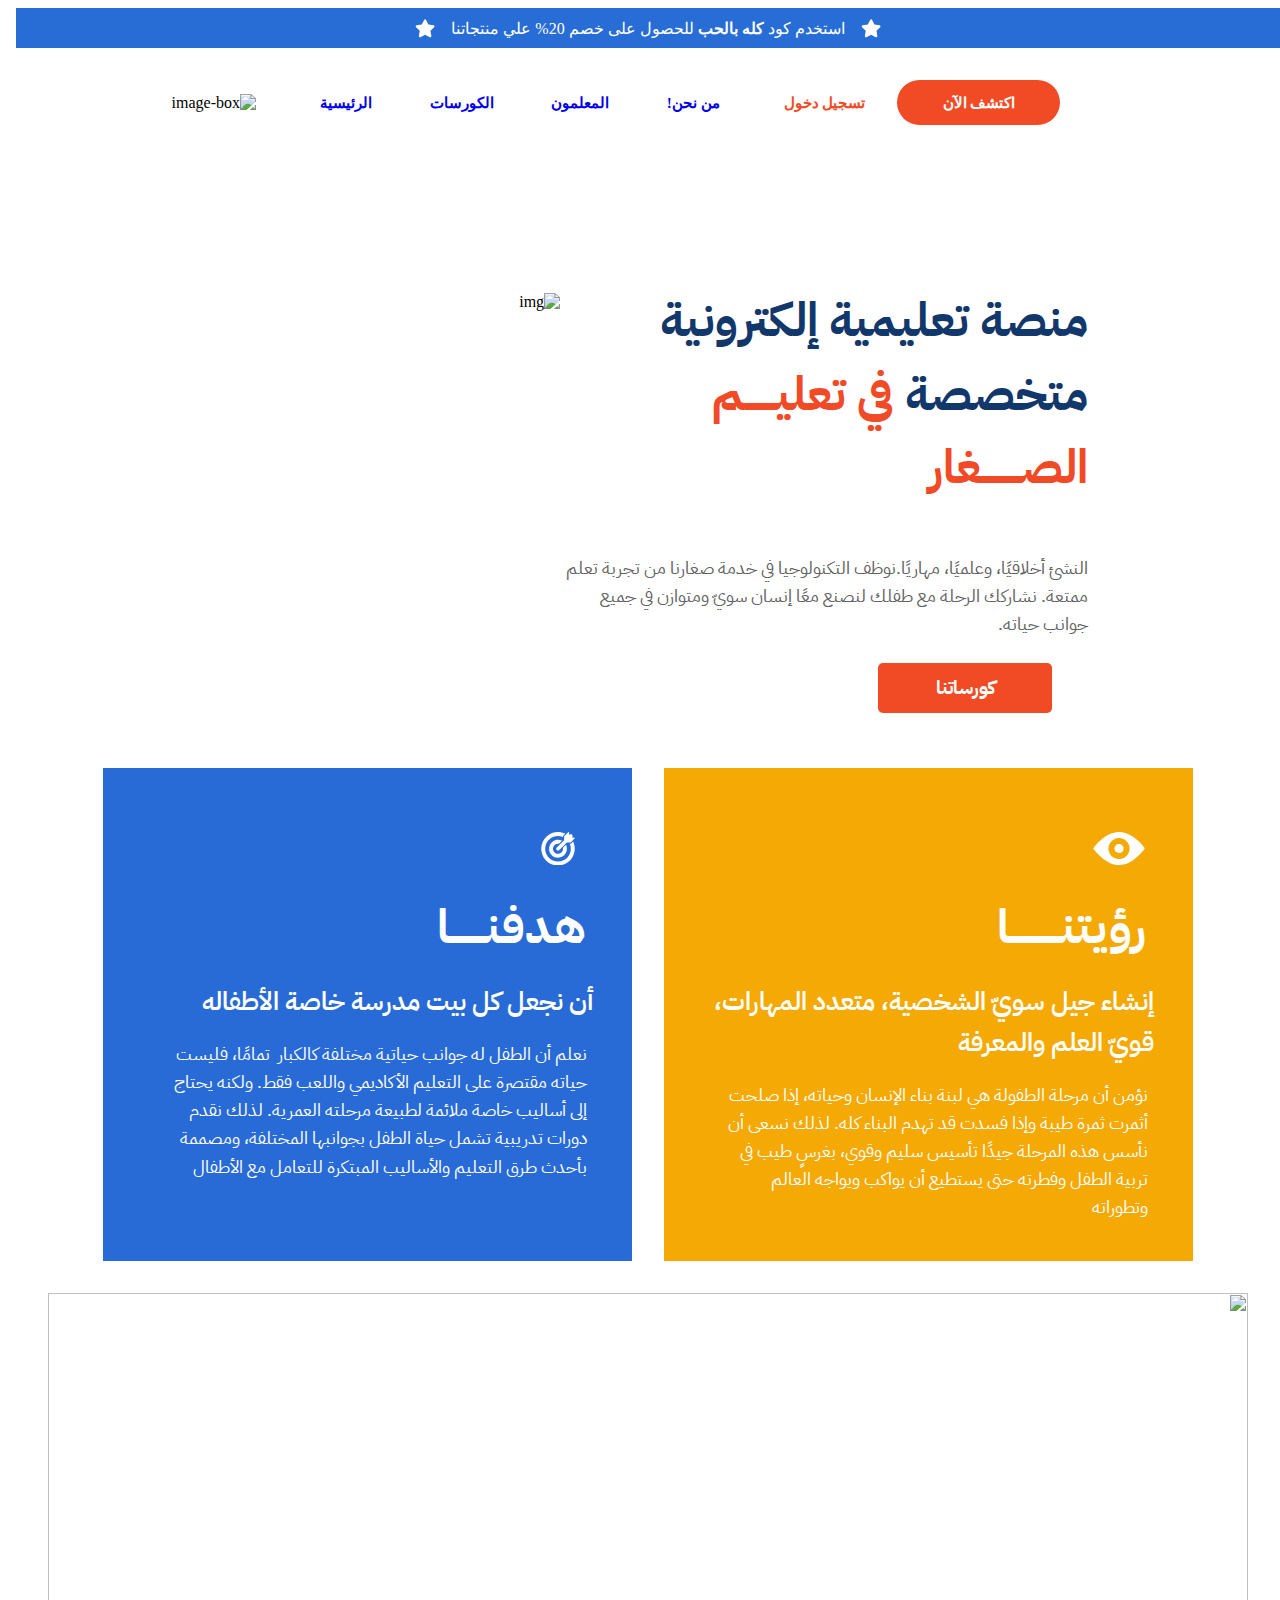
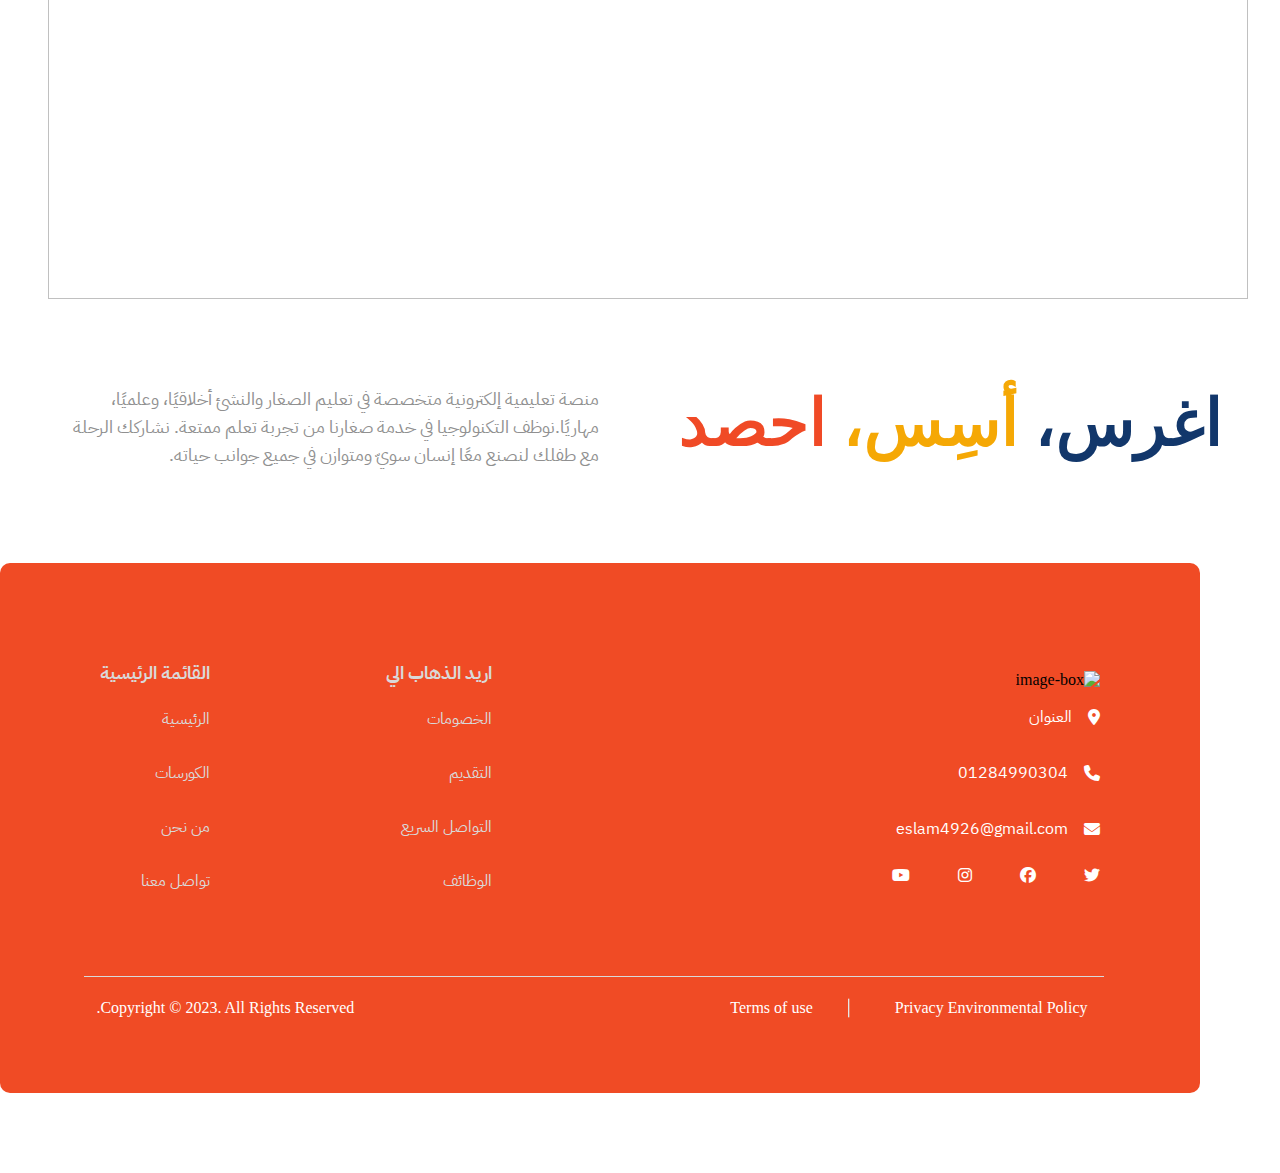
==== about.html @ 3bf3de61 "init project" ====
<!DOCTYPE html>
<html lang="ar" dir="rtl">
<head>
    <meta charset="UTF-8">
    <meta name="viewport" content="width=device-width, initial-scale=1.0">
    <link rel="stylesheet" href="https://cdnjs.cloudflare.com/ajax/libs/font-awesome/6.7.2/css/all.min.css" integrity="sha512-Evv84Mr4kqVGRNSgIGL/F/aIDqQb7xQ2vcrdIwxfjThSH8CSR7PBEakCr51Ck+w+/U6swU2Im1vVX0SVk9ABhg==" crossorigin="anonymous" referrerpolicy="no-referrer" /> 
       <link rel="stylesheet" href="./styles/main.css">
    <title>Document</title>
</head>
<body>
    <header>
        <div class="topbar">
            <svg width="20" height="19" viewBox="0 0 20 19" fill="none" xmlns="http://www.w3.org/2000/svg">
                <path d="M9.10547 0.882812C9.52734 0.0390625 10.7227 0.0742188 11.1094 0.882812L13.4297 5.55859L18.5625 6.29688C19.4766 6.4375 19.8281 7.5625 19.1602 8.23047L15.4688 11.8516L16.3477 16.9492C16.4883 17.8633 15.5039 18.5664 14.6953 18.1445L10.125 15.7188L5.51953 18.1445C4.71094 18.5664 3.72656 17.8633 3.86719 16.9492L4.74609 11.8516L1.05469 8.23047C0.386719 7.5625 0.738281 6.4375 1.65234 6.29688L6.82031 5.55859L9.10547 0.882812Z" fill="white"/>
                </svg>
            <p>استخدم كود <strong>كله بالحب</strong> للحصول على خصم 20% علي منتجاتنا</p>
            <svg width="20" height="19" viewBox="0 0 20 19" fill="none" xmlns="http://www.w3.org/2000/svg">
                <path d="M9.10547 0.882812C9.52734 0.0390625 10.7227 0.0742188 11.1094 0.882812L13.4297 5.55859L18.5625 6.29688C19.4766 6.4375 19.8281 7.5625 19.1602 8.23047L15.4688 11.8516L16.3477 16.9492C16.4883 17.8633 15.5039 18.5664 14.6953 18.1445L10.125 15.7188L5.51953 18.1445C4.71094 18.5664 3.72656 17.8633 3.86719 16.9492L4.74609 11.8516L1.05469 8.23047C0.386719 7.5625 0.738281 6.4375 1.65234 6.29688L6.82031 5.55859L9.10547 0.882812Z" fill="white"/>
                </svg> 
        </div>

        <nav class="navbar">
            <div class="viewport">
                <a class="device-width"   href="#">اكتشف الآن</a>
                <a class="fill"  href="#">تسجيل دخول</a>
            </div>
            <div class="navbar-muen">
                <a href="#">من نحن!</a>
                <a href="#">المعلمون</a>
                <a href="#">الكورسات</a>
                <a href="#">الرئيسية</a>
            </div>
            <img src="/image/Group.png" alt="image-box">
        </nav>
    </header>
    <main>
        <div class="main-box">
       
        <div class="viewBox">
            <h1>منصة تعليمية إلكترونية <br> متخصصة <span> في تعليــــــم الصــــــــغار</span></h1>
            <p> النشئ أخلاقيًا، وعلميًا، مهاريًا.نوظف التكنولوجيا في خدمة صغارنا من تجربة تعلم <br> ممتعة. نشاركك الرحلة مع طفلك لنصنع معًا إنسان سويّ ومتوازن في جميع <br> جوانب حياته.</p>
              <a href="#">كورساتنا</a>
        </div>
        <img src="/image/kkkkkkkkkkkkkkkkkkk33333.png" alt="img">
    </div>
    </main>
    <section class="section1">

        <div class="section-box2">
            <svg  class="svg1" width="52" height="34" viewBox="0 0 52 34" fill="none" xmlns="http://www.w3.org/2000/svg">
                <path d="M52 16.6611V16.8378C51.9533 17.1783 51.8585 17.4438 51.7156 17.634C48.9613 21.2923 45.7966 24.4952 42.2216 27.2428C40.969 28.2057 39.629 29.1045 38.2017 29.9393C35.2686 31.6557 32.0084 32.9029 28.6528 33.3356C24.3638 33.8871 20.1338 32.9994 16.1586 31.087C13.9202 30.0098 11.8016 28.7054 9.80281 27.1738C6.21698 24.4248 3.04417 21.2446 0.284375 17.633C0.148281 17.4549 0.0534896 17.1899 0 16.8378V16.6478C0.0575521 16.2992 0.152344 16.0381 0.284375 15.8648C3.1051 12.1733 6.34562 8.94162 10.0059 6.16965C11.9065 4.73017 13.9611 3.47384 16.1698 2.40066C18.4468 1.29431 20.8118 0.561364 23.2649 0.201833C28.4466 -0.556839 33.5776 0.886364 38.0524 3.47316C39.5576 4.34321 40.9781 5.29485 42.314 6.32808C45.8646 9.07366 48.9805 12.2285 51.6618 15.7927C51.8419 16.0324 51.9546 16.3218 52 16.6611ZM33.4577 9.05199C28.3034 4.13535 20.0342 5.58566 16.574 11.6845C15.7209 13.1876 15.2496 14.9599 15.2395 16.6478C15.2059 22.6289 20.213 27.3952 26.132 27.4043C29.6928 27.4104 33.0525 25.5691 35.0005 22.6035C37.831 18.2932 37.182 12.6046 33.4577 9.05199Z" fill="white"/>
                <path d="M23.6387 20.6179C22.506 19.9286 21.7778 18.9618 21.4541 17.7173C21.2909 17.0896 21.2869 16.462 21.4419 15.8343C21.7351 14.642 22.4047 13.6971 23.4508 12.9997C23.979 12.6469 24.5575 12.4086 25.1865 12.2847C25.8345 12.1567 26.4635 12.1618 27.0736 12.2999C28.2578 12.5674 29.1949 13.2052 29.8848 14.2134C30.5683 15.2127 30.8101 16.4945 30.5633 17.6746C30.3899 18.5007 30.0158 19.2245 29.441 19.846C28.9691 20.3572 28.4122 20.7381 27.7703 20.9886C26.4236 21.5147 24.8758 21.3715 23.6387 20.6179Z" fill="white"/>
                </svg>
                
            <h2>رؤيتنــــــــــا</h2>    
            <h4>إنشاء جيل سويّ الشخصية، متعدد المهارات، قويّ العلم والمعرفة</h4>
            <p>نؤمن أن مرحلة الطفولة هي لبنة بناء الإنسان وحياته، إذا صلحت أثمرت ثمرة طيبة وإذا فسدت قد تهدم البناء كله. لذلك نسعى أن نأسس هذه المرحلة جيدًا تأسيس سليم وقوي، بغرسٍ طيب في تربية الطفل وفطرته حتى يستطيع أن يواكب ويواجه العالم وتطوراته</p>  
               </div>
            <div class="section-box3">
                <svg class="svg1" width="44" height="44" viewBox="0 0 44 44" fill="none" xmlns="http://www.w3.org/2000/svg">
                    <path d="M42.5324 29.8242C40.8904 34.0697 38.1928 37.4972 34.4397 40.1068C29.3964 43.6144 22.8385 44.8697 16.812 43.3643C12.3851 42.2586 8.64965 40.0189 5.60572 36.6451C1.61984 32.2285 -0.363024 26.3377 0.0548062 20.423C0.451562 14.807 3.00253 9.57223 7.15975 5.76777C13.7534 -0.265109 23.2966 -1.68995 31.3838 2.10718C31.3876 2.10883 31.3909 2.11138 31.3935 2.11459C31.3961 2.11781 31.3979 2.1216 31.3987 2.12565C31.3995 2.12969 31.3993 2.13388 31.3982 2.13784C31.397 2.1418 31.3949 2.14543 31.3921 2.14841C30.7788 2.76966 30.1138 3.43336 29.3973 4.13952C28.6872 4.83865 28.5396 5.43974 28.591 6.42292C28.5913 6.42885 28.5901 6.43476 28.5875 6.44009C28.5849 6.44543 28.581 6.45001 28.5761 6.45341C28.5713 6.45681 28.5656 6.4589 28.5597 6.4595C28.5538 6.4601 28.5478 6.45918 28.5424 6.45683C24.6555 4.82399 20.2985 4.69937 16.3254 6.11138C15.6779 6.34168 15.1043 6.58236 14.6046 6.83342C10.8491 8.72588 8.14141 11.5759 6.4817 15.3834C4.8177 19.1997 4.70225 23.6154 6.08769 27.6049C6.30332 28.2255 6.54125 28.7964 6.80148 29.3175C8.69455 33.1103 11.5641 35.8415 15.4101 37.511C17.3532 38.3546 19.4671 38.7999 21.7517 38.8469C24.1863 38.8973 26.8583 38.3677 29.1362 37.2626C33.0384 35.3708 35.8358 32.4588 37.5285 28.5267C39.2997 24.4107 39.2695 19.6249 37.5248 15.4402C37.5223 15.4341 37.5214 15.4275 37.5221 15.4209C37.5229 15.4144 37.5253 15.4082 37.5292 15.4028C37.5331 15.3975 37.5382 15.3932 37.5442 15.3905C37.5502 15.3877 37.5568 15.3865 37.5633 15.387C38.4182 15.4548 39.1091 15.3201 39.7377 14.687C40.4463 13.9723 41.1402 13.2774 41.8195 12.6024C41.8433 12.5786 41.8623 12.582 41.8763 12.6125C44.4218 18.0214 44.6728 24.2907 42.5324 29.8242Z" fill="white"/>
                    <path d="M39.9644 7.33189C41.0468 7.33494 42.111 7.33433 43.1568 7.33005C43.9475 7.3273 44.2371 8.11715 43.691 8.66143C41.9983 10.3499 40.3236 12.0239 38.6669 13.6836C38.502 13.8492 38.2989 13.9316 38.0576 13.931C36.5072 13.9292 34.93 13.9289 33.3258 13.9301C33.3127 13.9301 33.2997 13.9328 33.2874 13.938C33.2752 13.9432 33.2639 13.9508 33.2544 13.9604C30.0528 17.1619 26.847 20.3674 23.6369 23.5769C22.7225 24.4913 21.2518 24.5179 20.3511 23.5842C19.4403 22.6413 19.5191 21.2357 20.4336 20.3204C23.7817 16.9673 26.9756 13.7737 30.0153 10.7396C30.0385 10.7164 30.0501 10.6883 30.0501 10.6553C30.0538 9.05666 30.0544 7.46078 30.0519 5.86765C30.0519 5.66484 30.1286 5.48677 30.2819 5.33345C31.9746 3.64075 33.6719 1.94346 35.3738 0.2416C35.8878 -0.272441 36.6529 0.0904111 36.652 0.79779C36.6489 1.94866 36.6486 3.02408 36.6511 4.02406C36.6511 4.07721 36.6697 4.08484 36.707 4.04697C37.0029 3.74368 37.3108 3.38724 37.6709 3.17832C38.3099 2.80875 38.9705 2.7498 39.6529 3.00148C41.2087 3.57599 41.6311 5.55794 40.451 6.76287C40.272 6.94551 40.1015 7.11442 39.9397 7.26958C39.8963 7.3105 39.9045 7.33127 39.9644 7.33189Z" fill="white"/>
                    <path d="M23.9336 33.548C17.2273 34.6723 11.0175 29.8975 10.323 23.1719C9.90331 19.1044 11.6443 15.1341 14.8971 12.6611C18.3149 10.0634 22.8368 9.53099 26.765 11.2939C26.8847 11.3477 27.0038 11.4021 27.1223 11.457C27.1669 11.4778 27.1718 11.5059 27.137 11.5413L23.2061 15.4713C23.181 15.4964 23.1508 15.5062 23.1154 15.5007C21.4837 15.2288 19.9712 15.5135 18.5779 16.3546C15.413 18.266 14.4078 22.4837 16.4667 25.59C18.2828 28.3306 21.8784 29.4219 24.8847 27.9146C27.5163 26.5951 28.976 23.7977 28.483 20.8921C28.4745 20.842 28.4885 20.7987 28.5252 20.762L32.4423 16.8449C32.4649 16.8223 32.4848 16.8247 32.5019 16.8522C32.5654 16.9542 32.6198 17.0562 32.665 17.1582C33.7948 19.689 34.0449 22.5708 33.2551 25.2399C31.9713 29.5795 28.3969 32.8003 23.9336 33.548Z" fill="white"/>
                    </svg>
                    <h2>هدفنـــــــا</h2>  
                    <h4>أن نجعل كل بيت مدرسة خاصة الأطفاله</h4>    
                    <p>نعلم أن الطفل له جوانب حياتية مختلفة كالكبار  تمامًا، فليست حياته مقتصرة على التعليم الأكاديمي واللعب فقط. ولكنه يحتاج إلى أساليب خاصة ملائمة لطبيعة مرحلته العمرية. لذلك نقدم دورات تدريبية تشمل حياة الطفل بجوانبها المختلفة، ومصممة بأحدث طرق التعليم والأساليب المبتكرة للتعامل مع الأطفال</p>              
        </div>
    </section>
    <section class="section">
            
         <img class="img-box" src="/image/v5.jpeg" alt=""> 
        <div class="contnr">
            <p class="bood-shlam">منصة تعليمية إلكترونية متخصصة في تعليم الصغار والنشئ أخلاقيًا، وعلميًا،  <br>مهاريًا.نوظف التكنولوجيا في خدمة صغارنا من تجربة تعلم ممتعة. نشاركك الرحلة  <br>مع طفلك لنصنع معًا إنسان سويّ ومتوازن في جميع جوانب حياته.</p>

            <h2><span class="wan">اغرس،</span> <span class="two">أسِس،</span> <span class="trhee">احصد</span></h2>
        </div>

    </section>
   <footer>
       <div class="footer1">
        <div class="footer2">

            <div class="footer3">

            <div class="footer-box1">

                <img src="/image/Layer_1 (1).png" alt="image-box">
                <div class="referrerpolicy-box4">
                   
                    <i class="fa-solid fa-location-dot"></i>
                    <p>العنوان</p>
                </div>
            </div> 
          
                <div class="referrerpolicy-box4">
                    
                    <i class="fa-solid fa-phone "></i>
                    <p>01284990304</p>
                </div>
                
                <div class="referrerpolicy-box4">
                    
                    <i class="fa-solid fa-envelope "></i>
                    <p>eslam4926@gmail.com</p>
                </div>
                <div class="referrerpolicy-box">
                    <i class="fa-brands fa-twitter"></i>
                    <i class="fa-brands fa-facebook"></i>
                    <i class="fa-brands fa-instagram"></i>
                    <i class="fa-brands fa-youtube"></i>
                </div>
            </div>
                <div class="footer-box">
                    <h4>اريد الذهاب الي</h4>
                    <p>الخصومات</p>
                    <p>التقديم</p>
                    <p>التواصل السريع</p>
                    <p>الوظائف</p>
                </div>
                <div class="koka-box">
                    <h4>القائمة الرئيسية</h4>
                    <p>الرئيسية</p>
                    <p>الكورسات</p>
                    <p>من نحن</p>
                    <p>تواصل معنا</p>
                </div>
                
        </div>
       

        <div class="footer4"></div>
          
        <div class="footer5">
            <p>Privacy Environmental Policy</p>
            <svg class="footer6" width="2" height="20" viewBox="0 0 2 20" fill="none" xmlns="http://www.w3.org/2000/svg">
                <rect y="0.666992" width="1.33333" height="18.6667" fill="#E5E5E5"/>
                </svg>
               <p class="footer7">Terms of use</p>   
               <p>Copyright © 2023. All Rights Reserved.</p>             
        </div>

       </div>


   </footer>
</body>
</html>
---- styles/main.css ----
@import url('https://fonts.googleapis.com/css2?family=IBM+Plex+Sans+Arabic:wght@100;200;300;400;500;600;700&family=Roboto:ital,wght@0,100..900;1,100..900&display=swap');

.header {
    padding-inline: 1em;
   
}
.topbar {
    background: #286cd5;
    width: 100%;
    height: 40px;
    display: flex;
    justify-content: center;
    align-items: center;
    gap: 1em;
    color: #fff;
}
.topbar p strong {
    font-weight: 700;
}

.navbar {

    display: flex;
    justify-content: center;
    align-items: center;
    column-gap: 4em;
    padding-top: 2em;
    margin-right: 4em;
}
.navbar-muen {
    
    display: flex;
    gap: 4em;
    font-family: "IBM Plex Sans Arabic", serif;
    font-size: .9em;
    a {
        text-decoration: none;
        font-family: Arabic UI Display;
        font-size: 15.25px;
        font-weight: 700;
        line-height: 16px;
    }
}
.viewport {
   display: flex;
   gap: 2em;

    
a {
    text-decoration: none;
}

}
.device-width {

    color: #fff;
    background: #F04B25;
    width: 163px;
    height: 45px;
    border-radius: 22.5px;
    display: flex;
    justify-content: center;
    align-items: center;
    font-family: Arabic UI Display;
    font-size: 15.25px;
    font-weight: 700;
    line-height: 16px;
  
}
.fill {

    color:#F04B25 ;
    font-family: Arabic UI Display;
    font-size: 15.25px;
    font-weight: 700;
    line-height: 16px;
    padding-top: 1em;

}
.main-box {

   display: flex;
   justify-content: center;
   align-items: center;
   padding: 8em 12em 0 5em;
   position: relative;
   h1 {
     color: #12376B;
     font-family: IBM Plex Sans Arabic;
     font-size: 47px;
     font-weight: 700;
     line-height: 73.18px;
    span {
        color: #F04A26;
        font-family: IBM Plex Sans Arabic;
        font-size: 47px;
        font-weight: 700;
        line-height: 73.18px;
    }

   }
}
.main-box  img {

    width: 480px;
    height: 323px;


}
.stylesheets {

    display: flex;
    justify-content: center;
    align-items: center;
    gap: 1em;
    margin-top: 10em;
}
.viewBox {

    display: flex;
    flex-direction: column;
   
    
    p {

       color: #616161;
       font-family: IBM Plex Sans Arabic;
      font-size: 18px;
      font-weight: 400;
      line-height: 28.03px;
    }
    a {

        display: flex;
        justify-content: center;
        align-items: center;
        text-decoration: none;
         position: absolute;
        bottom: -3em;
         right: 12em;
        color: #fff;
        background: #F04B25;
        width: 174px;
        height: 50px;
        border-radius: 5px;
        font-family: IBM Plex Sans Arabic;
        font-size: 19px;
        font-weight: 700;
        line-height: 29.58px;
        
    }

}
.section1 {
    display: flex;
    justify-content: center;
    align-items: center;
    margin-top: 7em;
    gap: 2em;
}


.section-box2 {

    width: 529px;
    height: 493px;
    background: #F4A905;

     .svg1 {

        width: 52px;
        height: 33.5px;
        position: relative;
        top: 4em;
        right: 3em;

     }

    h2 {

        font-family: IBM Plex Sans Arabic;
        font-size: 47px;
        font-weight: 700;
        line-height: 73.18px;
        text-align: right;
        text-underline-position: from-font;
        text-decoration-skip-ink: none;
        color: #FFFFFF;
        position: relative;
        top: 1em;
        right: 1em;
    }
    h4 {

        font-family: IBM Plex Sans Arabic;
        font-size: 26px;
        font-weight: 600;
        line-height: 40.48px;
        text-align: right;
        text-underline-position: from-font;
        text-decoration-skip-ink: none;
        font-family: IBM Plex Sans Arabic;
        color: #FFFFFF;
        position: relative;
        top: 1em;
        right: 1.5em;
        margin-left: 3em;


    }
   p {
    font-family: IBM Plex Sans Arabic;
    font-size: 18px;
    font-weight: 400;
    line-height: 28.03px;
    text-align: right;
    text-underline-position: from-font;
    text-decoration-skip-ink: none;
    color: #FFFFFF;
    position: relative;
    top: .5em;
    right: 2.5em;
    margin-left: 6em;

   }

}
.section-box3 {

    width: 529px;
    height: 493px;
    background: #296BD6;

    .svg1 {

        width: 52px;
        height: 33.5px;
        position: relative;
        top: 4em;
        right: 3em;

     }

    h2 {

        font-family: IBM Plex Sans Arabic;
        font-size: 47px;
        font-weight: 700;
        line-height: 73.18px;
        text-align: right;
        text-underline-position: from-font;
        text-decoration-skip-ink: none;
        color: #FFFFFF;
        position: relative;
        top: 1em;
        right: 1em;
    }
    h4 {

        font-family: IBM Plex Sans Arabic;
        font-size: 26px;
        font-weight: 600;
        line-height: 40.48px;
        text-align: right;
        text-underline-position: from-font;
        text-decoration-skip-ink: none;
        font-family: IBM Plex Sans Arabic;
        color: #FFFFFF;
        position: relative;
        top: 1em;
        right: 1.5em;
        margin-left: 3em;


    }
   p {
    font-family: IBM Plex Sans Arabic;
    font-size: 18px;
    font-weight: 400;
    line-height: 28.03px;
    text-align: right;
    text-underline-position: from-font;
    text-decoration-skip-ink: none;
    color: #FFFFFF;
    position: relative;
    top: .5em;
    right: 2.5em;
    margin-left: 6em;

   }


}
.contnr {

    display: flex;
    flex-direction: row-reverse;
    gap: 5em;
}

    .contnr h2 {

        font-size: 65px;
       
    }
    .contnr h2 .wan {
    
        color: #12376B;
    
    }
    .contnr h2 .two {
    
        color: #F5A805;
    
    }
    .contnr h2 .trhee {
        color: #F04A26;
    
    }

    .section {

        display: flex;
        flex-direction: column;
        justify-content: center;
        align-items: center;
        gap: 2em;

    }
    .img-box {

        width: 75em;
        height: 606px;
        margin-top: 2em;

    }
    .bood-shlam {

        color: #909090;
        font-family: IBM Plex Sans Arabic;
        font-size: 18px;
        font-weight: 400;
        line-height: 28.03px;
        margin-top: 3em;
    }
    .footer1 {

        background: #F04B25;
        width: 1200px;
        height: 530px;
        border-radius: 10px ;
        margin-right: 5em;
        margin-bottom: 5em;
    }
    .footer {

        display: flex;
        justify-content: center;
        align-items: center;
    }
    .footer2 {

        display: flex;
        justify-content: center;
        align-items: center;
        gap: 18em;
        margin-top: 3em;
      
    }
    .footer3 {

        margin-top: 5em;
    }
    .referrerpolicy-box4 {

        display: flex;
        align-items: center;
        gap: 1em;
        color: #FFFFFF;
        font-family: IBM Plex Sans Arabic;
        font-size: 16px;
        font-weight: 400;
        line-height: 24px;
    }
    .referrerpolicy-box {

        display: flex;
        gap: 3em;
        margin-top: 10px;
        color: #FFFFFF;
    }
    .footer-box {
        margin-top: 5em;
        position: relative;
        right: 7em;

        h4 {

            font-family: IBM Plex Sans Arabic;
            font-size: 18px;
            font-weight: 700;
            line-height: 14px;
            text-align: right;
            text-underline-position: from-font;
            text-decoration-skip-ink: none;
            color: #D9D9D9;
            
            
        }
        p {

            font-family: IBM Plex Sans Arabic;
            font-size: 16px;
            font-weight: 400;
            line-height: 30px;
            text-align: right;
            text-underline-position: from-font;
            text-decoration-skip-ink: none; 
            color: #D9D9D9;
            margin-top: 1.5em;
        }
    }
    .koka-box {
        margin-top: 5em;
       

        h4 {

            font-family: IBM Plex Sans Arabic;
            font-size: 18px;
            font-weight: 700;
            line-height: 14px;
            text-align: right;
            text-underline-position: from-font;
            text-decoration-skip-ink: none;
            color: #D9D9D9;
            
            
        }
        p {

            font-family: IBM Plex Sans Arabic;
            font-size: 16px;
            font-weight: 400;
            line-height: 30px;
            text-align: right;
            text-underline-position: from-font;
            text-decoration-skip-ink: none; 
            color: #D9D9D9;
            margin-top: 1.5em;
        }
    }
    .footer4 {

        border-bottom: 1px solid #D9D9D9;
        width: 85%;
        display: flex;
        justify-content: center;
        align-items: center;
        margin: 4em 6em 0 0;
    }

    .footer5 {

        display: flex;
        justify-content: center;
        align-items: center;
        gap: 9.5em;
        color: #FFFFFF; 
        font-family: Nunito Sans;
        font-size: 16px;
        font-weight: 400;
        line-height: 30px;
        text-align: right;
        text-underline-position: from-font;
        text-decoration-skip-ink: none;
        margin-right: 1em;
        

    }
    .footer6 {

        position: relative;
        left: 6.7em;

    }
    .footer7 {

        position: relative;
        left: 14em;

    }
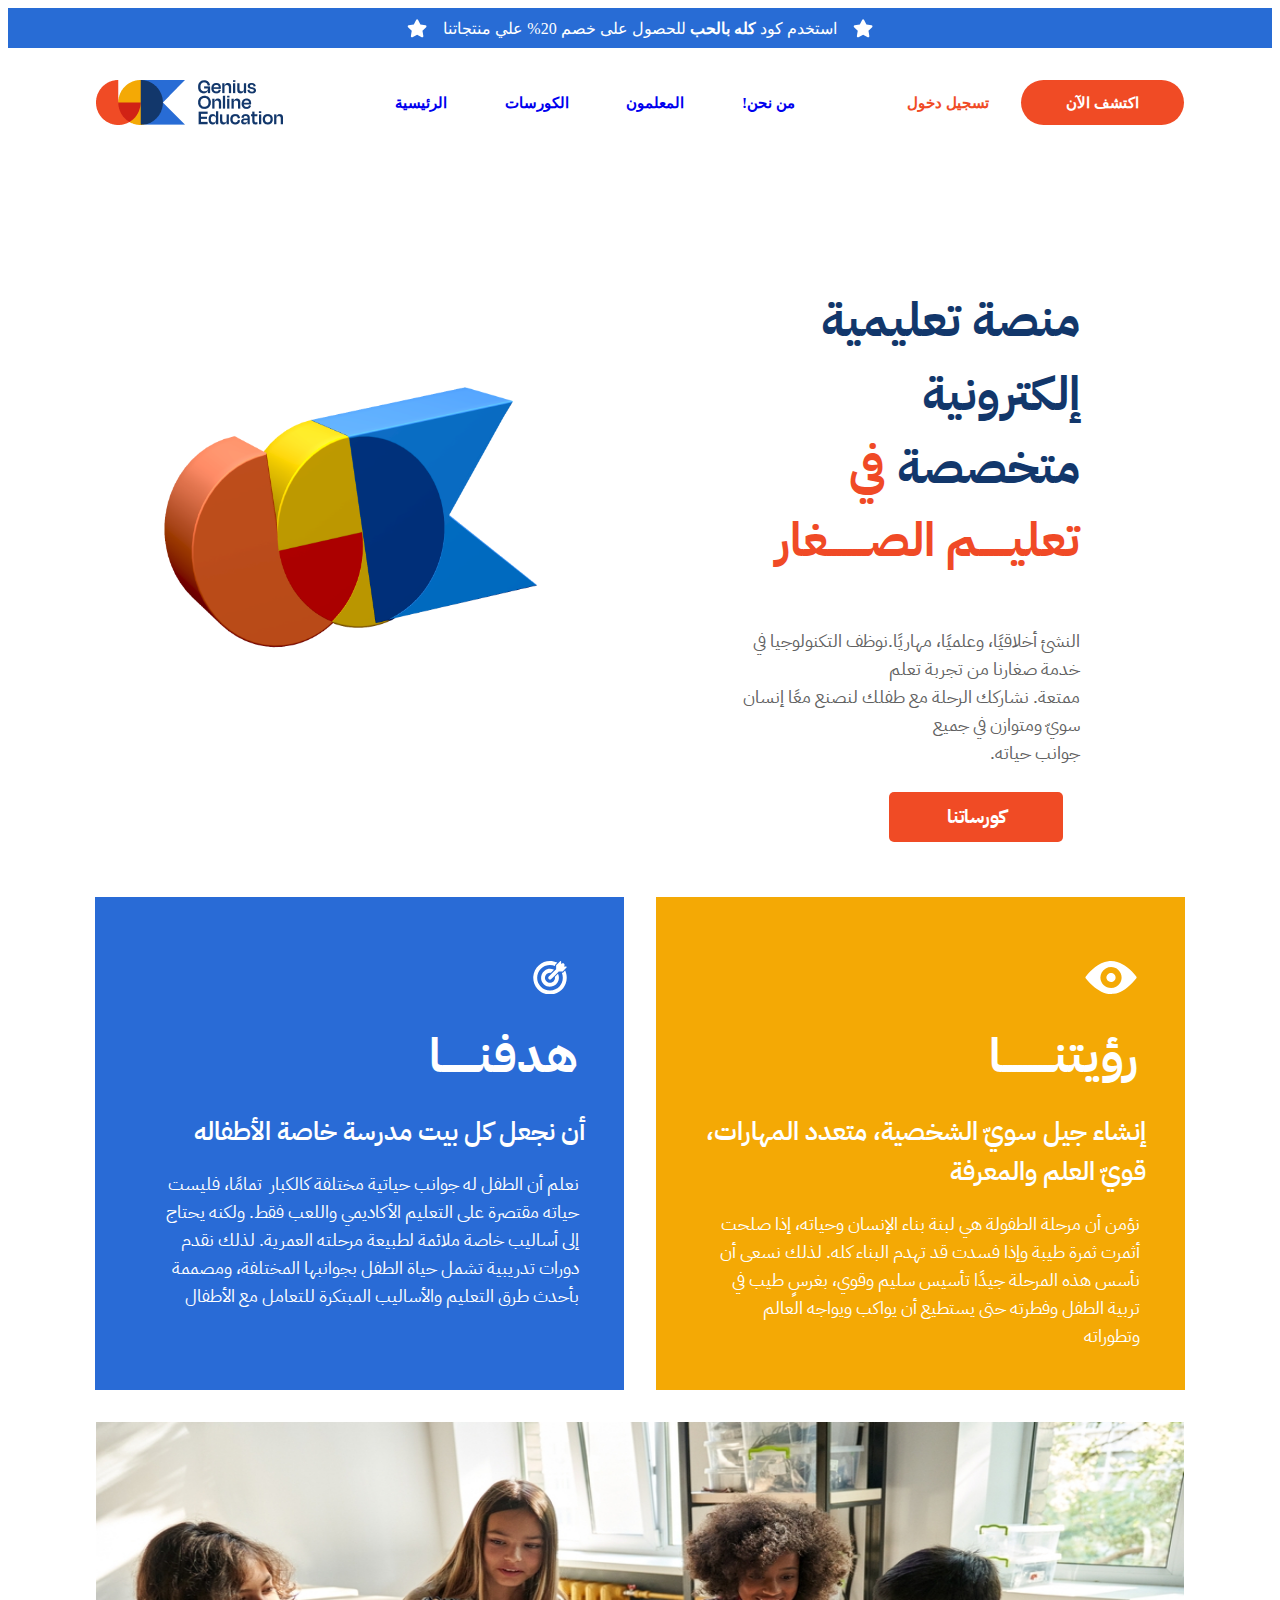
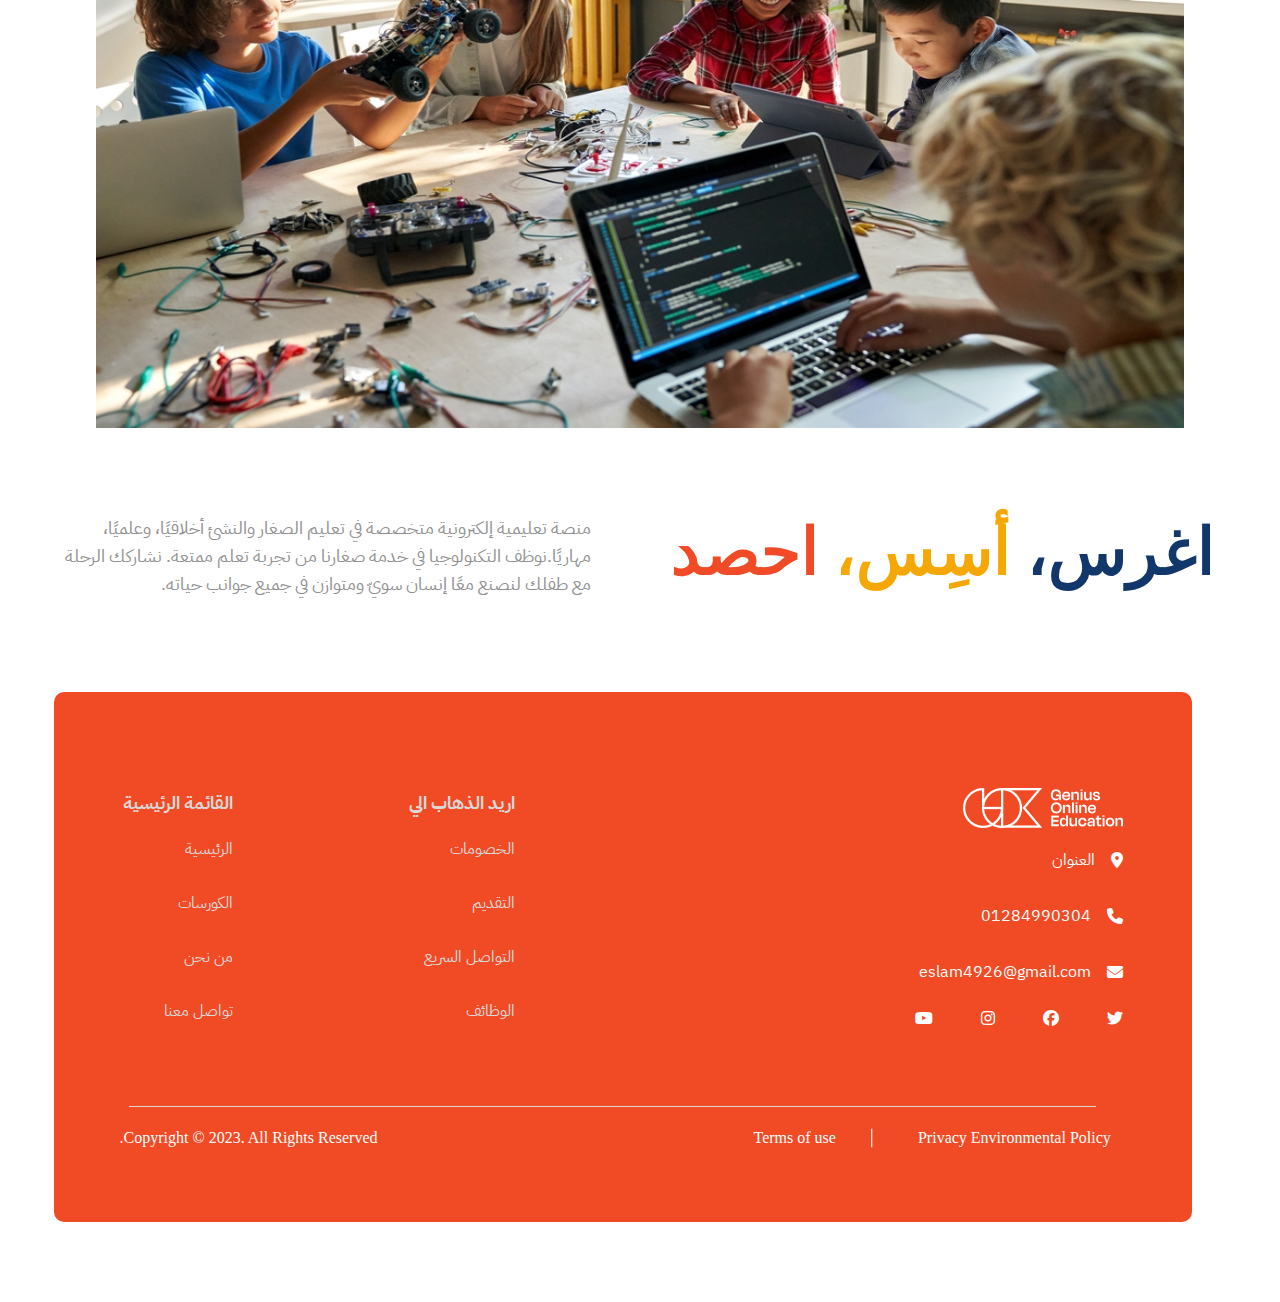
==== commit d4c3b0b3: "update project" ====
--- a/about.html
+++ b/about.html
@@ -25,12 +25,12 @@
                 <a class="fill"  href="#">تسجيل دخول</a>
             </div>
             <div class="navbar-muen">
-                <a href="#">من نحن!</a>
+                <a href="./about.html">من نحن!</a>
                 <a href="#">المعلمون</a>
-                <a href="#">الكورسات</a>
-                <a href="#">الرئيسية</a>
+                <a href="./courses.html">الكورسات</a>
+                <a href="./index.htm/">الرئيسية</a>
             </div>
-            <img src="/image/Group.png" alt="image-box">
+            <img src="./assets/images/Group.png" alt="image-box">
         </nav>
     </header>
     <main>
@@ -41,7 +41,7 @@
             <p> النشئ أخلاقيًا، وعلميًا، مهاريًا.نوظف التكنولوجيا في خدمة صغارنا من تجربة تعلم <br> ممتعة. نشاركك الرحلة مع طفلك لنصنع معًا إنسان سويّ ومتوازن في جميع <br> جوانب حياته.</p>
               <a href="#">كورساتنا</a>
         </div>
-        <img src="/image/kkkkkkkkkkkkkkkkkkk33333.png" alt="img">
+        <img src="./assets/images/kkkkkkkkkkkkkkkkkkk33333.png" alt="img">
     </div>
     </main>
     <section class="section1">
@@ -69,7 +69,7 @@
     </section>
     <section class="section">
             
-         <img class="img-box" src="/image/v5.jpeg" alt=""> 
+         <img class="img-box" src="./assets/images/opp.jpeg" alt="img-box"> 
         <div class="contnr">
             <p class="bood-shlam">منصة تعليمية إلكترونية متخصصة في تعليم الصغار والنشئ أخلاقيًا، وعلميًا،  <br>مهاريًا.نوظف التكنولوجيا في خدمة صغارنا من تجربة تعلم ممتعة. نشاركك الرحلة  <br>مع طفلك لنصنع معًا إنسان سويّ ومتوازن في جميع جوانب حياته.</p>
 
@@ -85,7 +85,7 @@
 
             <div class="footer-box1">
 
-                <img src="/image/Layer_1 (1).png" alt="image-box">
+                <img src="./assets/images/Layer_1 (1).png" alt="image-box">
                 <div class="referrerpolicy-box4">
                    
                     <i class="fa-solid fa-location-dot"></i>
--- a/styles/main.css
+++ b/styles/main.css
@@ -23,9 +23,8 @@
     display: flex;
     justify-content: center;
     align-items: center;
-    column-gap: 4em;
+    column-gap: 7em;
     padding-top: 2em;
-    margin-right: 4em;
 }
 .navbar-muen {
     
@@ -102,8 +101,9 @@
 }
 .main-box  img {
 
-    width: 480px;
-    height: 323px;
+    width: 400px;
+    height: 300px;
+    margin-left: 4em;
 
 
 }
@@ -119,6 +119,7 @@
 
     display: flex;
     flex-direction: column;
+    margin-left: 11em;
    
     
     p {
@@ -137,7 +138,7 @@
         text-decoration: none;
          position: absolute;
         bottom: -3em;
-         right: 12em;
+         right: 11em;
         color: #fff;
         background: #F04B25;
         width: 174px;
@@ -329,7 +330,7 @@
     }
     .img-box {
 
-        width: 75em;
+        width: 68em;
         height: 606px;
         margin-top: 2em;
 
@@ -346,7 +347,7 @@
     .footer1 {
 
         background: #F04B25;
-        width: 1200px;
+        width: 90%;
         height: 530px;
         border-radius: 10px ;
         margin-right: 5em;
